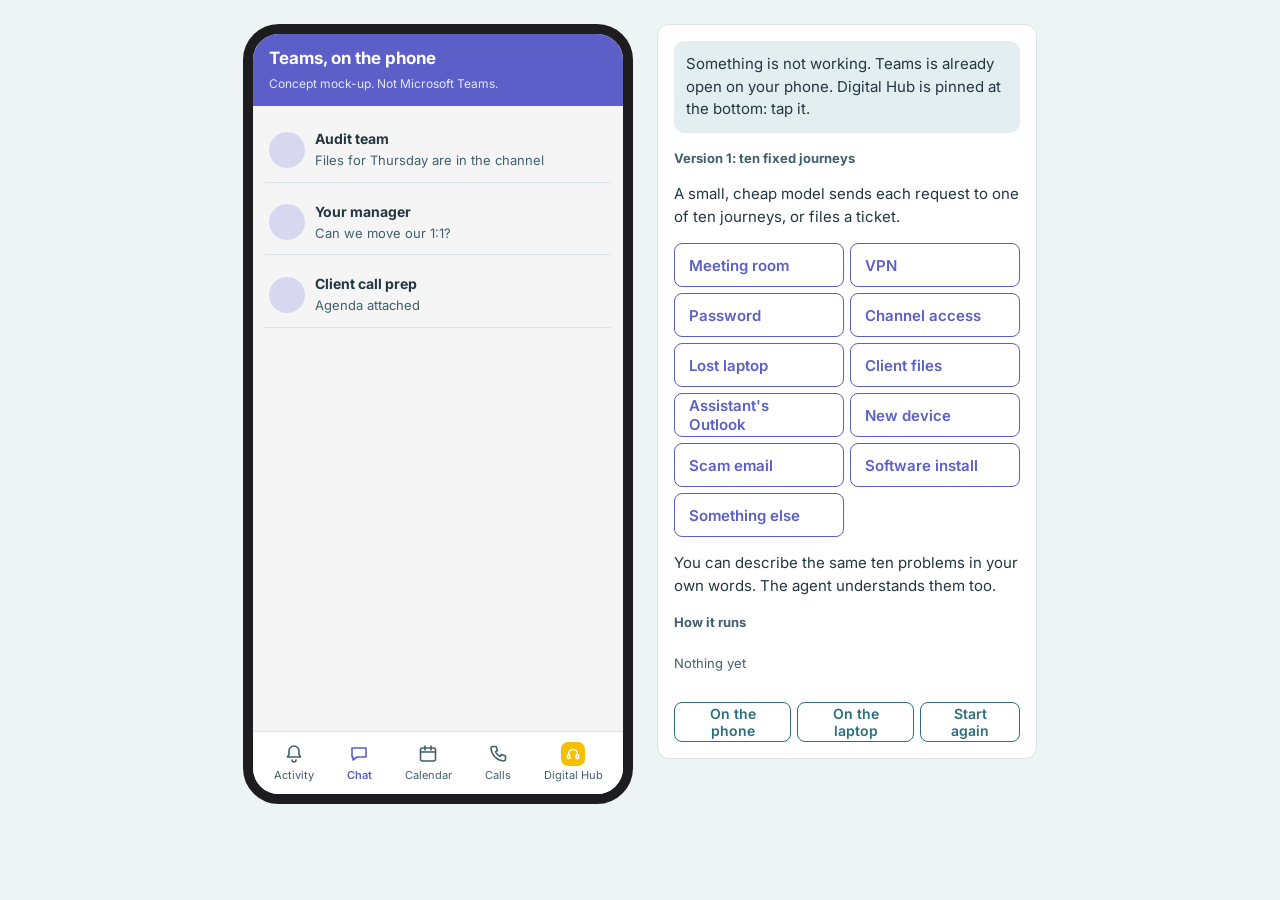
==== app/index.html @ 33c63123 "Stolen laptop: confirm it is you, then wiped at once (demo, case, D26-2, D26-3, D26-5); scam from th" ====
<!DOCTYPE html>
<html lang="en">
<head>
<meta charset="utf-8">
<meta name="viewport" content="width=device-width, initial-scale=1">
<title>Digital Hub: proof of concept</title>
<link href="https://fonts.googleapis.com/css2?family=Inter:wght@400;600;700&display=swap" rel="stylesheet">
<style>
/* Same colours as the diagrams: teal for our agents, yellow top bar for Digital Hub cards, purple for the Teams-like frame */
:root{--ink:#223640;--teal:#2c6e7e;--tint:#e3eef1;--hair:#dce4e7;--second:#3f5f6b;--hub:#f5c000;--live:#d9733b;--frame:#5b5fc7}
*{box-sizing:border-box;min-width:0}
body{margin:0;background:#eef3f4;color:var(--ink);font:400 15px/1.5 Inter,sans-serif}
.wrap{display:flex;gap:24px;justify-content:center;align-items:flex-start;padding:24px 12px;flex-wrap:wrap}
.device{display:flex;flex-direction:column;background:#f5f5f5;border:10px solid #1d1d1f;overflow:hidden;max-width:100%}
.device.phone{width:390px;height:780px;max-height:calc(100vh - 48px);border-radius:36px}
.device.desktop{width:1040px;height:680px;border-radius:14px}
.body{flex:1;display:flex;min-height:0}
.convo{flex:1;display:flex;flex-direction:column;min-height:0}
.rail,.side{display:none}
.desktop .rail{display:flex;flex-direction:column;gap:6px;width:72px;padding:10px 4px;background:#464775}
.rb{display:flex;flex-direction:column;align-items:center;gap:2px;min-height:0;padding:6px 2px;border:0;border-radius:6px;background:none;color:#fff;font:400 10px Inter,sans-serif}
.rb .ic{width:26px;height:26px}.rail .ic svg{stroke:#fff}
.rb.hub .ic{background:var(--hub);border-radius:7px;padding:3px}.rb.hub svg{stroke:#fff}
/* Desktop side panel: the 2019 portal widgets, next to the chat */
.desktop .side{display:block;width:300px;padding:14px;border-left:1px solid var(--hair);background:#fff;overflow-y:auto}
.side h3{font-size:13px;margin:0 0 6px;color:var(--second)}
.side section{margin-bottom:18px}
.item{font-size:13px;padding:8px 10px;border:1px solid var(--hair);border-radius:8px;margin-bottom:6px}
.item b{display:block}.item span{color:var(--second)}
.empty{font-size:13px;color:var(--second)}
.top{background:var(--frame);color:#fff;padding:12px 16px}
.top b{display:block;font-size:17px}
.top small{opacity:.85;font-size:12px}
.chat{flex:1;overflow-y:auto;padding:12px;display:flex;flex-direction:column;gap:8px}
.msg{max-width:82%;padding:8px 12px;border-radius:12px;background:#fff;border:1px solid var(--hair)}
.msg .who{display:block;font-size:12px;font-weight:600;color:var(--second)}
.msg.me{align-self:flex-end;background:#e8e9fb;border-color:#d0d2f5}
.msg.live{border-color:var(--live)}
.note{align-self:center;font-size:12px;color:var(--second);text-align:center}
.card{max-width:88%;background:#fff;border:1px solid var(--hair);border-top:6px solid var(--hub);border-radius:10px;padding:10px 12px}
.card.live{border-top-color:var(--live)}
.card b{display:block}
.card p{margin:2px 0;color:var(--second);font-size:14px}
.btns{display:flex;flex-wrap:wrap;gap:6px;margin-top:8px}
button{font:600 14px Inter,sans-serif;min-height:40px;padding:0 14px;border-radius:8px;border:1.5px solid var(--teal);background:#fff;color:var(--teal);cursor:pointer}
button.main{background:var(--teal);color:#fff}
button:disabled{opacity:.45;cursor:default}
/* Module name: tiny and grey in the corner for now, until it gets its own place */
.card{position:relative;padding-bottom:16px}.mod{position:absolute;right:8px;bottom:3px;font-size:9px;color:#9aa5aa}
.typing{align-self:flex-start;font-size:13px;color:var(--second)}
.compose{display:flex;flex-direction:column;gap:6px;padding:8px;border-top:1px solid var(--hair);background:#fff}
.chips{display:flex;flex-wrap:wrap;gap:6px}
.chips button{min-height:34px;font-weight:400;font-size:13px;border-color:var(--frame);color:var(--frame)}
.row{display:flex;gap:6px}
.row input{flex:1;font:16px Inter,sans-serif;padding:8px 10px;border:1px solid var(--hair);border-radius:8px}
.row button{background:var(--frame);border-color:var(--frame);color:#fff}
.hidden{display:none}
/* Teams-like bottom tabs on the phone, rail on the laptop. No Microsoft logo: generic squares, Digital Hub in yellow */
.tabs{display:flex;justify-content:space-around;padding:6px 4px 8px;background:#fff;border-top:1px solid var(--hair)}
.desktop .tabs{display:none}
.tab{display:flex;flex-direction:column;align-items:center;gap:2px;min-height:0;padding:4px 6px;border:0;background:none;color:var(--second);font:400 11px Inter,sans-serif}
.ic{display:block;width:24px;height:24px}.ic svg{width:100%;height:100%;fill:none;stroke:var(--second);stroke-width:1.6;stroke-linecap:round;stroke-linejoin:round}
.tab.on{color:var(--frame);font-weight:600}.tab.on svg{stroke:var(--frame)}
/* Digital Hub, pinned: a yellow tile with a white headset */
.tab.hub .ic{background:var(--hub);border-radius:7px;padding:3px}.tab.hub svg{stroke:#fff;stroke-width:2}
.home-row{display:flex;gap:10px;align-items:center;padding:10px 4px;border-bottom:1px solid var(--hair)}
.home-row i{width:36px;height:36px;border-radius:50%;background:#d7d8f0;flex:none}
.home-row b{display:block;font-size:14px}.home-row span{font-size:13px;color:var(--second)}
/* The guide: what is happening now, and who is working */
.guide{width:380px;max-width:100%;background:#fff;border:1px solid var(--hair);border-radius:12px;padding:16px}
.guide h2{font-size:13px;margin:16px 0 8px;color:var(--second)}
.now{margin:0;padding:12px;border-radius:10px;background:var(--tint);font-size:15px}
.flow{display:flex;flex-direction:column;align-items:stretch}
.agent{position:relative;border:1.5px solid #c9d1d4;border-radius:10px;padding:10px;margin-top:22px;cursor:pointer;background:#fff}
.agent:first-child{margin-top:0}
.agent+.agent::before{content:'';position:absolute;top:-24px;left:28px;height:22px;border-left:2px solid #b7c1c5}
.agent.active{border-color:var(--teal);box-shadow:0 0 0 3px var(--tint)}
.agent.person{border-color:var(--live)}
.agent-head{display:flex;gap:10px;align-items:center}
.ava{width:36px;height:36px;border-radius:8px;display:grid;place-items:center;font:700 12px Inter,sans-serif;color:#fff;background:var(--teal);flex:none}
.person .ava{background:var(--live);border-radius:50%}
.ava img,.face{width:100%;height:100%;border-radius:50%;object-fit:cover}
.msg .face{float:left;width:28px;height:28px;margin:0 8px 0 0}
.card b .face{width:28px;height:28px;margin:0 8px 0 0;vertical-align:middle}.enterprise .ava{background:#3f5f6b}.trigger .ava{background:var(--frame)}.system .ava{background:#9aa5aa}.switch .ava{background:#6a7a82;transform:rotate(45deg) scale(.8)}.switch .ava span{transform:rotate(-45deg)}
.agent-head b{display:block;font-size:14px}.agent-head span{font-size:12px;color:var(--second)}
/* sub-nodes, like n8n: chat model, memory, tools hang under an AI agent node */
.subs{display:grid;grid-template-columns:repeat(3,minmax(0,1fr));gap:6px;margin-top:10px;padding-top:10px;border-top:1.5px dashed #c9d1d4}
.sub{border:1px solid var(--hair);border-radius:8px;padding:5px 6px;font-size:11px;line-height:1.3}
.sub i{display:block;font-style:normal;color:var(--second)}
.sub.large{background:var(--teal);border-color:var(--teal);color:#fff}.sub.large i{color:#fff}
.branches{display:flex;gap:6px;margin-top:8px}.branches span{flex:1;font-size:12px;text-align:center;padding:4px;border:1px solid var(--hair);border-radius:8px;color:var(--second)}
.branches span.taken{background:var(--teal);border-color:var(--teal);color:#fff}
.details{margin-top:8px;font-size:13px}.details p{margin:4px 0}.details ol{margin:6px 0 0;padding-left:18px;color:var(--second)}
.total{margin-top:8px;font-size:14px;font-weight:600}
.switch{display:flex;gap:6px;margin-top:16px}
.examples{display:grid;grid-template-columns:1fr 1fr;gap:6px;margin:8px 0}.examples button{text-align:left;min-height:44px;font-size:15px;border-color:var(--frame);color:var(--frame)}
</style>
</head>
<body>
<div class="wrap">
  <section class="device phone" id="frame" aria-label="Digital Hub chat">
    <header class="top"><b id="device">Digital Hub demo</b><small>Concept mock-up. Not Microsoft Teams.</small></header>
    <div class="body">
      <nav class="rail"><button class="rb"><span class="ic"><svg viewBox="0 0 24 24" aria-hidden="true"><path d="M12 4a5 5 0 0 0-5 5v3.5L5.5 15h13L17 12.5V9a5 5 0 0 0-5-5z"/><path d="M10 18a2 2 0 0 0 4 0"/></svg></span>Activity</button><button class="rb"><span class="ic"><svg viewBox="0 0 24 24" aria-hidden="true"><path d="M5 6h14v9H10l-4 3v-3H5z"/></svg></span>Chat</button><button class="rb"><span class="ic"><svg viewBox="0 0 24 24" aria-hidden="true"><rect x="4.5" y="6" width="15" height="13" rx="2"/><path d="M4.5 10h15M9 4v4M15 4v4"/></svg></span>Calendar</button><button class="rb"><span class="ic"><svg viewBox="0 0 24 24" aria-hidden="true"><path d="M7 4.5h3l1.5 4-2 1.3a9 9 0 0 0 4.7 4.7l1.3-2 4 1.5v3a2 2 0 0 1-2 2A14 14 0 0 1 5 6.5a2 2 0 0 1 2-2z"/></svg></span>Calls</button><button class="rb hub" id="railhub"><span class="ic"><svg viewBox="0 0 24 24" aria-hidden="true"><path d="M6 13v-1a6 6 0 0 1 12 0v1"/><rect x="4.5" y="13" width="3.5" height="5" rx="1.2"/><rect x="16" y="13" width="3.5" height="5" rx="1.2"/></svg></span>Digital Hub</button></nav>
      <div class="convo">
        <div class="chat" id="chat" aria-live="polite"></div>
        <div class="compose hidden" id="compose">
          <div class="chips" id="chips"></div>
          <form class="row" id="form"><input id="input" aria-label="Message" autocomplete="off"><button>Send</button></form>
        </div>
      </div>
      <aside class="side">
        <section><h3>My requests</h3><div id="reqs"><p class="empty">Nothing open</p></div></section>
        <section><h3>Waiting for someone</h3><div id="waits"><p class="empty">Nothing waiting</p></div></section>
        <section><h3>Approved fixes</h3><p class="empty">The fix agent runs them for you. You can also ask for one in the chat.</p>
          <div class="item"><b>Browser</b><span>Clear cookies, fix pop-up blocking</span></div>
          <div class="item"><b>Windows</b><span>Clean up the disk, repair the installer</span></div>
          <div class="item"><b>Compliance</b><span>Check and fix PC compliance</span></div>
          <div class="item"><b>Connection</b><span>Update the VPN app, fix frequent lockouts</span></div>
        </section>
      </aside>
    </div>
    <nav class="tabs"><button class="tab"><span class="ic"><svg viewBox="0 0 24 24" aria-hidden="true"><path d="M12 4a5 5 0 0 0-5 5v3.5L5.5 15h13L17 12.5V9a5 5 0 0 0-5-5z"/><path d="M10 18a2 2 0 0 0 4 0"/></svg></span>Activity</button><button class="tab on" id="tabchat"><span class="ic"><svg viewBox="0 0 24 24" aria-hidden="true"><path d="M5 6h14v9H10l-4 3v-3H5z"/></svg></span>Chat</button><button class="tab"><span class="ic"><svg viewBox="0 0 24 24" aria-hidden="true"><rect x="4.5" y="6" width="15" height="13" rx="2"/><path d="M4.5 10h15M9 4v4M15 4v4"/></svg></span>Calendar</button><button class="tab"><span class="ic"><svg viewBox="0 0 24 24" aria-hidden="true"><path d="M7 4.5h3l1.5 4-2 1.3a9 9 0 0 0 4.7 4.7l1.3-2 4 1.5v3a2 2 0 0 1-2 2A14 14 0 0 1 5 6.5a2 2 0 0 1 2-2z"/></svg></span>Calls</button><button class="tab hub" id="tabhub"><span class="ic"><svg viewBox="0 0 24 24" aria-hidden="true"><path d="M6 13v-1a6 6 0 0 1 12 0v1"/><rect x="4.5" y="13" width="3.5" height="5" rx="1.2"/><rect x="16" y="13" width="3.5" height="5" rx="1.2"/></svg></span>Digital Hub</button></nav>
  </section>
  <aside class="guide">
    <p class="now" id="now"></p>
    <h2>Version 1: ten fixed journeys</h2>
    <p>A small, cheap model sends each request to one of ten journeys, or files a ticket.</p>
    <div class="examples" id="examples"></div>
    <p>You can describe the same ten problems in your own words. The agent understands them too.</p>
    <h2>How it runs</h2>
    <div class="flow" id="agents"><p class="empty">Nothing yet</p></div>
    <p class="total" id="total"></p>
    <div class="switch"><button id="tophone">On the phone</button><button id="tolaptop">On the laptop</button><button id="restart">Start again</button></div>
  </aside>
</div>
<script>
{
const chat = document.getElementById('chat'), chipsEl = document.getElementById('chips'), $ = id => document.getElementById(id);
const form = document.getElementById('form'), input = document.getElementById('input');
const wait = ms => new Promise(r => setTimeout(r, ms));
// Tracy's face: the live-support illustration from the 2019 diagrams
const FACE = '[data-uri]';
const face = () => { const i = el('img', 'face'); i.src = FACE; i.alt = ''; return i; };
const el = (tag, cls, text) => { const e = document.createElement(tag); if (cls) e.className = cls; if (text) e.textContent = text; return e; };
const add = e => { chat.append(e); chat.scrollTop = chat.scrollHeight; return e; };
let onSend = null, pending = null, busy = false, fromChat = false, topic = '';

// What the employee sees ---------------------------------------------------------------
const me = text => add(el('div', 'msg me', text));
const note = text => add(el('div', 'note', text));
async function say(text, who = 'Digital Hub', live = false) {
  const t = add(el('div', 'typing', who + ' is typing…'));
  await wait(900);
  t.remove();
  const m = el('div', 'msg' + (live ? ' live' : ''));
  if (who === 'Tracy') m.append(face());
  m.append(el('span', 'who', who), text);
  add(m);
}
// A card: title, lines, buttons. Resolves with the label the employee tapped (at once if it has no buttons).
function card(module, title, lines, buttons = [], opt = {}) {
  return new Promise(resolve => {
    const c = el('div', 'card' + (opt.live ? ' live' : ''));
    c.append(el('b', '', title), ...lines.map(l => el('p', '', l)));
    const b = el('div', 'btns');
    buttons.forEach((label, i) => {
      const x = el('button', i ? '' : 'main', label);
      x.onclick = () => { b.querySelectorAll('button').forEach(y => y.disabled = true); if (opt.echo !== false) me(label); resolve(label); };
      b.append(x);
    });
    if (buttons.length) c.append(b);
    if (module) c.append(el('span', 'mod', module));
    add(c);
    if (!buttons.length) resolve(null);
  });
}
// The employee writes: suggestion chips plus free text. Resolves with what was sent.
function ask(suggestions) {
  if (pending) { const t = pending; pending = null; return Promise.resolve(t); } // already written to the intake agent
  chipsEl.replaceChildren(...suggestions.map(s => { const b = el('button', '', s); b.onclick = () => send(s); return b; }));
  return new Promise(resolve => { onSend = resolve; });
}
function send(text) {
  if (!onSend || !text.trim()) return;
  me(text);
  chipsEl.replaceChildren();
  input.value = '';
  if (withPerson) personHistory.push({ role: 'user', content: text });
  const r = onSend; onSend = null; r(text);
}
// The frame shows the device the conversation is on: phone, or laptop when the screen is wide enough
function device(text) {
  $('device').textContent = text;
  const desk = text.includes('laptop') && window.innerWidth >= 1100;
  $('frame').className = 'device ' + (desk ? 'desktop' : 'phone');
}
const onDevice = () => $('device').textContent.includes('laptop') ? 'laptop' : 'phone';
// Desktop widgets: open requests and what waits for someone else
function widget(id, key, title, status) {
  const box = document.getElementById(id);
  box.querySelector('.empty')?.remove();
  let it = box.querySelector(`[data-k="${key}"]`);
  if (!it) { it = el('div', 'item'); it.dataset.k = key; it.append(el('b'), el('span')); box.append(it); }
  it.querySelector('b').textContent = title;
  it.querySelector('span').textContent = status;
}
const request = (title, status) => widget('reqs', title, title, status);
// Tracy: in the demo a larger model plays her, and it sees only the handoff card
let withPerson = false;
const personHistory = [];
const handoffCard = () => [`Request: ${topic}`, ...[...document.querySelectorAll('.agent ol li')].map(li => li.textContent)].join('\n');
async function tracy(cue, fallback) {
  if (!live) { personHistory.push({ role: 'assistant', content: fallback }); return say(fallback, 'Tracy', true); }
  const t = add(el('div', 'typing', 'Tracy is typing…'));
  try {
    const res = await fetch('/api/person', { method: 'POST', headers: { 'content-type': 'application/json' }, body: JSON.stringify({ handoff: handoffCard(), history: personHistory, cue }) });
    const r = await res.json();
    if (!res.ok || !r.reply) throw new Error(r.error);
    t.remove();
    personHistory.push({ role: 'assistant', content: r.reply });
    spend('Tracy from IT', r.usage.cost);
    const msg = el('div', 'msg live'); msg.append(face(), el('span', 'who', 'Tracy'), r.reply); add(msg);
  } catch (e) { t.remove(); personHistory.push({ role: 'assistant', content: fallback }); await say(fallback, 'Tracy', true); }
}
async function talkToTracy(text) {
  me(text); input.value = '';
  personHistory.push({ role: 'user', content: text });
  await tracy('', 'Let me check that for you. I can see everything that was tried, so I will start from there.');
}

// Tickets stay in this browser, so a later conversation can ask about them ("how is my Visio?")
const tickets = {
  all() { try { return JSON.parse(localStorage.getItem('dh-tickets')) || []; } catch { return []; } },
  add(what, team, kind = 'INC', status = 'Open') {
    const t = { num: kind + Math.floor(1000000 + Math.random() * 9000000), what, team, status, at: new Date().toISOString() };
    try { localStorage.setItem('dh-tickets', JSON.stringify([...tickets.all(), t])); } catch { /* storage off: the ticket still shows in this conversation */ }
    request(t.num, `${what}. ${team}, ${status.toLowerCase()}`);
    return t.num;
  },
  set(num, status) {
    const all = tickets.all(), t = all.find(x => x.num === num);
    if (t) { t.status = status; try { localStorage.setItem('dh-tickets', JSON.stringify(all)); } catch { /* storage off */ } }
    const it = document.querySelector(`#reqs [data-k="${num}"] span`);
    if (it) it.textContent = it.textContent.replace(/, [^,]*$/, `, ${status.toLowerCase()}`);
  },
};
function later(label) {
  const box = el('div', 'switch'), b = el('button', '', label);
  box.append(b); $('now').after(box);
  return new Promise(r => { b.onclick = () => { box.remove(); r(); }; });
}
function unwait(key) {
  const box = document.getElementById('waits');
  box.querySelector(`[data-k="${key}"]`)?.remove();
  if (!box.children.length) box.append(el('p', 'empty', 'Nothing waiting'));
}

// Who is working: every agent and person is a card in the guide ---------------------------
const AG = {
  'Message in Digital Hub': { ab: 'IN', role: 'Trigger: the employee writes or taps', kind: 'trigger', does: 'Starts the run with the employee’s message and channel' },
  'Fixed journey?': { ab: '?', role: 'Switch', kind: 'switch', does: 'Known request: the fixed journey runs. Unknown: a ticket for people, with a label' },
  'ServiceNow ticket': { ab: 'SN', role: 'Ticket for people, filled by the intake agent', kind: 'system', does: 'Carries the summary, team, urgency and a label for new journeys' },
  'Intake agent': { ab: 'IA', role: 'AI agent: reads every request first', model: 'Small model', memory: 'This conversation + employee context', real: true, price: '$0.10 in, $0.50 out per million tokens',
    does: 'Picks a fixed journey, or fills a ServiceNow ticket and labels it', never: 'Changes nothing in any system', uses: 'Workday, Nexthink, ServiceNow' },
  'Fix agent': { memory: 'This case', ab: 'FX', role: 'Fixes devices and software', model: 'Small model',
    does: 'Runs approved fixes; the large model drafts new ones', never: 'Runs a new fix before an engineer approves', uses: 'Nexthink, Intune' },
  'Identity agent': { memory: 'This case', ab: 'ID', role: 'Passwords and sign-in', model: 'Small model',
    does: 'Resets passwords, unlocks accounts', never: 'Reads mail or files', uses: 'Entra ID' },
  'Access agent': { memory: 'This case', ab: 'AC', role: 'Access to channels, files, mailboxes', model: 'Small model',
    does: 'Asks owners, grants access once they say yes', never: 'Approves its own request', uses: 'Entra ID, Office 365, Workday' },
  'Devices agent': { memory: 'This case', ab: 'DV', role: 'Laptops and accessories', model: 'Small model',
    does: 'Locks, orders, starts the data transfer', never: 'Wipes without the employee’s yes', uses: 'Intune, SAP Ariba' },
  'Workplace agent': { memory: 'This case', ab: 'WP', role: 'Meeting rooms', model: 'Small model',
    does: 'Rebooks rooms, files facilities requests', never: 'Sees meeting content', uses: 'Office 365, ServiceNow' },
  'Microsoft Defender': { ab: 'MD', role: 'Enterprise agent for security', model: 'Its own model', kind: 'enterprise',
    does: 'Decides whether a reported email is a threat and removes it', never: 'Is rebuilt by us: we only ask it', uses: 'Defender for Office 365' },
  'Tracy from IT': { ab: 'TR', face: true, role: 'Live support. In the demo, played by a larger model', kind: 'person', model: 'Large model', memory: 'The handoff card only', uses: 'Remote session',
    real: true, price: '$2 in, $10 out per million tokens', does: 'Takes over with the whole story. In real life she is a support person', never: 'Asks the employee to repeat anything' },
  'Tracy': { alias: 'Tracy from IT' },
  'The security team': { ab: 'SE', role: 'Security incidents', kind: 'person', does: 'Handles real attacks and client data at risk' },
  'Facilities': { ab: 'FA', role: 'Building and rooms', kind: 'person', does: 'Repairs rooms and equipment' },
  'Engineer': { ab: 'EN', role: 'Approves new fixes', kind: 'person', does: 'Checks every new fix before it runs anywhere' },
};
let active = null, total = 0;
const now = text => { $('now').textContent = text; };
function agentCard(name) {
  name = AG[name]?.alias || name;
  const a = AG[name];
  let c = document.querySelector(`.agent[data-n="${name}"]`);
  if (c) return c;
  $('agents').querySelector('.empty')?.remove();
  c = el('div', 'agent ' + (a.kind || '')); c.dataset.n = name; c.dataset.cost = 0;
  const head = el('div', 'agent-head'), ava = el('div', 'ava', a.face ? '' : a.ab), t = el('div');
  if (a.face) ava.append(face());
  t.append(el('b', '', name), el('span', '', a.role));
  head.append(ava, t);
  const parts = [head];
  if (a.model) {
    const subs = el('div', 'subs');
    [['Chat model', a.model], ['Memory', a.memory || 'Its own'], ['Tools', a.uses || 'None']].forEach(([k, v]) => {
      const x = el('div', 'sub' + (v === 'Large model' ? ' large' : '')); x.append(el('i', '', k), v); subs.append(x);
    });
    parts.push(subs);
  }
  if (a.kind === 'switch') { const br = el('div', 'branches'); br.append(el('span', '', 'Yes: fixed journey'), el('span', '', 'No: ticket')); parts.push(br); }
  const d = el('div', 'details hidden');
  d.append(el('p', '', 'Does: ' + a.does));
  if (a.never) d.append(el('p', '', 'Never: ' + a.never));

  if (a.model) d.append(el('p', 'cost', a.real ? 'This conversation: $0' : 'In this demo its steps are scripted: no model call, no cost shown'));
  d.append(el('ol'));
  if (a.kind === 'switch') ava.replaceChildren(el('span', '', '?'));
  c.append(...parts, d);
  c.onclick = () => d.classList.toggle('hidden');
  $('agents').append(c);
  return c;
}
// Systems and approvers are not agents: their steps go to the agent that called them
function step(who, text) {
  const c = AG[who] ? agentCard(who) : active || agentCard('Intake agent');
  document.querySelectorAll('.agent').forEach(x => x.classList.toggle('active', x === c));
  active = c;
  c.querySelector('ol').append(el('li', '', AG[who] ? text : `${who}: ${text}`));
  now(`${c.dataset.n}: ${AG[who] ? text : who + ' — ' + text}`);
}
function spend(name, dollars) {
  const c = agentCard(name);
  c.dataset.cost = +c.dataset.cost + dollars;
  total += dollars;
  c.querySelector('.cost').textContent = `This conversation: $${(+c.dataset.cost).toFixed(5)}. Price: ${AG[c.dataset.n].price}`;
  $('total').textContent = `Model cost of this conversation: $${total.toFixed(5)}`;
}

// The 12 modules: the same task always looks the same ----------------------------------------
const m = {
  async verifyIdentity(how) {
    const a = await card('Verify identity', 'Confirm it is you', [how], ['I approved it']);
    step('Entra ID', 'Identity confirmed with a second factor', 'system');
    return a;
  },
  async orderDevice(item, lines) {
    const a = await card('Order a device', item, lines, ['Order', 'Not now']);
    if (a === 'Not now') { await say('OK. The order is saved if you change your mind.'); return false; }
    step('SAP Ariba', `Order placed: ${item}`, 'system');
    request(item, 'Ordered');
    return true;
  },
  async installSoftware(app) {
    step('Fix agent', `Checks in ServiceNow that ${app} is approved for this role`);
    const a = await card('Install software', `${app} is approved for you`, ['About 5 minutes'], ['Install now', 'Later']);
    const num = tickets.add(`${app} install`, 'Software', 'REQ', a === 'Later' ? 'Install later' : 'Installing');
    step('ServiceNow ticket', `Request ${num}: ${app}, ${a === 'Later' ? 'install later' : 'installing'}`);
    if (a === 'Later') {
      step('Fix agent', 'The journey sets one reminder, before the client call');
      await say(`OK. Your request is ${num}. I will check with you before your call.`);
      now('The employee goes back to work. Nobody needs to look at the ticket: the agent comes back by itself.');
      await later('Two hours later');
      step('Fix agent', 'Comes back once, as the journey says. Sees the client call at 3 pm in the calendar');
      if (await card('Install software', `Ready to install ${app}?`, ['Your client call is at 3 pm', 'About 5 minutes'], ['Install now', 'Not now']) === 'Not now') {
        step('Fix agent', 'No more reminders. The request stays open');
        await say(`OK. Request ${num} stays open: install it any time from My requests.`);
        return false;
      }
      tickets.set(num, 'Installing');
    }
    step('Intune', `Starts the ${app} install`, 'system');
    await say(`Installing ${app}. I will tell you when it is ready.`);
    return num;
  },
  async getApproval(agent, who, what) {
    step(agent, `Asks ${who} in Teams: ${what}`);
    await card('Get approval', `Waiting for ${who}`, [what, 'I will tell you as soon as they answer']);
    widget('waits', who, who, what);
    await wait(2500);
    step(who, 'Approves in Teams', 'system');
    unwait(who);
  },
  // Returns true when the employee says yes. A no is a choice, not a dead end: one question at a time decides what happens next
  async confirmRisky(title, lines, action) {
    if (await card('Confirm a risky action', title, lines, [action, 'Not now']) === action) return true;
    await m.declined(title);
    return false;
  },
  async declined(what) {
    await say('Is it urgent?');
    if (/^(y|да)/i.test(await ask(['Yes', 'No']))) {
      await m.handOver('Tracy from IT', ['She already knows what happened'], null);
      await tracy('Greet the employee, show you know what happened, and say how you will help now.', 'Hi, I can see the whole conversation. Let us sort it out together.');
      return;
    }
    await say('Shall I file a ticket?');
    if (/^(y|да)/i.test(await ask(['Yes', 'Never mind']))) {
      const num = tickets.add(topic || what, 'Service desk');
      step('ServiceNow ticket', `Filed ${num}: ${what}, not urgent`);
      await say(`Done. Your ticket is ${num}.`);
    } else {
      await say('OK, cancelled.');
    }
  },
  async runFix(agent, n, what) {
    step(agent, `Fix ${n}: ${what}`);
    await say(`Fix ${n}: ${what}…`);
    await wait(1200);
  },
  async bookRoom(title, lines, action, other) {
    return card('Book or change a room', title, lines, [action, other]);
  },
  async grantAccess(agent, system, what, button) {
    step(agent, `Grants access in ${system}`);
    await card('Grant access', `You have access to ${what}`, [], [button]);
  },
  async handOver(who, lines, button) {
    step('Intake agent', 'Hands over: who, what happened, what was tried, the logs');
    step(who, 'Gets the handoff card. No need to ask again.', 'live');
    request('Case with ' + who, 'In progress');
    await wait(800);
    note(`${who} joined the chat`);
    withPerson = who.startsWith('Tracy');
    const c = card('Hand over to a person', `${who} joined`, lines, button ? [button] : [], { live: true });
    if (who.startsWith('Tracy')) chat.querySelector('.card:last-of-type b').prepend(face());
    return c;
  },
  async status(title, lines) {
    request(title, lines[0]);
    await card('Status and updates', title, lines);
  },
  async feedback() {
    const a = await card('Feedback', 'How did we do?', [], ['Great', 'OK', 'Not good']);
    step('ServiceNow', `Case closed. Rating: ${a}`, 'system');
    withPerson = false;
    document.querySelectorAll('#reqs .item span').forEach(x => { if (['Installing', 'In progress'].includes(x.textContent)) x.textContent = 'Solved'; });
    await say('Thank you. The case is closed.');
  },
  async continueElsewhere(where) {
    if (where.includes(onDevice())) return;
    device(where);
    note(`You opened ${where.replace('Digital Hub in ', '')}. Same conversation.`);
    step('Intake agent', 'Same conversation in another channel: nothing is asked again');
  },
};
const front = (text) => step('Intake agent', text);
const context = () => front('Loads his context from Workday, Nexthink and ServiceNow: role, laptop, open tickets');

// The 10 scenarios -------------------------------------------------------------------------
const scenarios = [
  { title: 'Meeting room', where: 'Digital Hub in Teams, on the laptop', async run() {
    await ask(['The screen in room 4B is not working, my meeting starts in 10 minutes']);
    context(); front('Room problem: routes to the workplace agent');
    step('Workplace agent', 'Finds a free room of the same size nearby in Office 365');
    const a = await m.bookRoom('Room 4C is free', ['Same size, same floor', 'I will move the invite for everyone'], 'Move my meeting', 'Keep room 4B');
    if (a === 'Move my meeting') { step('Office 365', 'Meeting moved to 4C, invites updated', 'system'); await say('Done. Everyone has the new room.'); }
    step('Workplace agent', 'Files a facilities request in ServiceNow');
    step('Facilities', 'Schedules a repair visit for room 4B', 'live');
    await m.status('Repair request for room 4B', ['Facilities will visit today', 'You do not need to do anything']);
    await m.feedback();
  } },
  { title: 'VPN offsite', where: 'Digital Hub in Teams, on the laptop', async run() {
    await ask(['VPN does not connect from the hotel']);
    context(); front('Connection problem: routes to the fix agent');
    step('Nexthink', 'The VPN client on his laptop is out of date', 'system');
    await say('Your VPN app is out of date. That is why it fails.');
    if (!await m.confirmRisky('Update the VPN app?', ['About 2 minutes', 'You will be offline for a moment'], 'Update')) return;
    await m.runFix('Fix agent', 1, 'updating the VPN app');
    step('Intune', 'VPN app updated', 'system');
    await say('Updated. Try to connect now.');
    const r = await ask(['It works now', 'Still not working']);
    if (r === 'Still not working') {
      step('Intake agent', 'The fix did not help: the problem is on the network side');
      await say('The problem is on the network side. I am bringing in a person.');
      await m.handOver('Tracy from IT', ['She already knows: you are at a hotel, the VPN app is updated, it still does not connect'], 'Allow remote session');
      step('Tracy', 'Reads the handoff: hotel network, VPN app updated, still no connection');
      await tracy('Explain that many hotel networks block the usual VPN connection and that you are switching their VPN to the mode that works through hotel Wi-Fi.', 'I see the whole story. Many hotel networks block the usual VPN connection. I am switching your VPN to the mode that works through hotel Wi-Fi.');
      step('Tracy', 'Switches the VPN to the hotel-friendly mode in the remote session');
      await wait(1500);
      await tracy('The switch is done. Ask them to try to connect now.', 'Done. Try to connect now.');
      await ask(['Connected, thank you']);
      await tracy('It works. Tell them the VPN will now pick this mode on its own in any hotel.', 'Great. The VPN will now pick this mode on its own in any hotel.');
      step('Fix agent', 'Drafts a new fix: switch to the hotel-friendly mode when the usual one fails');
      step('Engineer', 'Approves the new fix. Next time the fix agent does it without a person');
    }
    await m.feedback();
  } },
  { title: 'Password reset', where: 'Digital Hub website, on the phone', async run() {
    note('Your laptop says the password is wrong. You open the Digital Hub website on your phone.');
    await ask(['I am locked out of my laptop']);
    front('Locked out: routes to the identity agent');
    await m.verifyIdentity('I sent a request to your Authenticator app');
    step('Entra ID', 'Sign-in risk: low', 'system');
    step('Identity agent', 'Creates a one-time pass in Entra ID, valid for 1 hour');
    await card(null, 'Your one-time pass', ['7Q4-K9M-2LX', 'Type it on your laptop instead of the password. Then set a new one.'], ['I am in']);
    step('Entra ID', 'Signed in with the one-time pass, new password set', 'system');
    await say('Welcome back. Your new password works everywhere now.');
    await m.feedback();
  } },
  { title: 'Teams channel access', where: 'Digital Hub in Teams, on the laptop', async run() {
    await ask(['I need access to the Atlas client channel']);
    context(); front('Access request: routes to the access agent');
    step('Access agent', 'Checks in Workday that he is on the Atlas engagement');
    await m.getApproval('Access agent', 'the channel owner', 'Add him to the Atlas channel');
    await m.grantAccess('Access agent', 'Entra ID and Office 365', 'the Atlas channel', 'Open the channel');
    await m.feedback();
  } },
  { title: 'Lost laptop', where: 'Digital Hub in Teams, on the phone', async run() {
    await ask(['My laptop was stolen at the airport']);
    front('Lost device: routes to the devices agent');
    await m.verifyIdentity('Approve the request in Authenticator on your phone');
    step('Devices agent', 'It is him: locks and wipes at once, without asking more');
    step('Intune', 'Laptop locked and wiped', 'system');
    step('Identity agent', 'Signs him out everywhere and sends a link for a new password');
    await say('Your laptop is locked and wiped. Nobody can open it, and your files are safe in OneDrive. You are signed out everywhere: set a new password with the link on your phone.');
    step('Devices agent', 'Files the loss report in ServiceNow');
    await m.orderDevice('Replacement laptop', ['Same model, set up for you', 'Locker at your office, tomorrow 10:00']);
    await say('One more question: was client data on it?');
    const r = await ask(['Yes, client files', 'No']);
    if (r !== 'No') {
      front('Client data on a lost device: the security team joins');
      await m.handOver('The security team', ['They will tell the client if needed'], null);
      await say('Thanks for telling us fast. We will take it from here and call you today.', 'Security team', true);
    }
    await m.status('Your laptop case', ['Locked and wiped', 'Replacement: tomorrow 10:00, locker 12']);
    await m.feedback();
  } },
  { title: 'Client files in Canvas', where: 'Digital Hub in Teams, on the laptop', async run() {
    await ask(['Canvas will not open the Atlas client files']);
    context(); front('App access problem: routes to the access agent');
    step('Nexthink', 'Canvas itself is working', 'system');
    step('Access agent', 'He is on the engagement in Workday, but has no access to its files in Entra ID');
    await say('You are on the Atlas engagement, but nobody gave you access to its files yet.');
    await m.getApproval('Access agent', 'the engagement manager', 'Give him access to the Atlas files');
    await m.grantAccess('Access agent', 'Entra ID', 'the Atlas files', 'Open Canvas');
    await m.feedback();
  } },
  { title: 'Outlook access for an assistant', where: 'Digital Hub in Teams, on the laptop', async run() {
    await ask(['My new assistant needs access to my calendar and inbox']);
    context(); front('Delegation: routes to the access agent');
    step('Access agent', 'Finds his new assistant in Workday');
    if (!await m.confirmRisky('Give your new assistant access?', ['Calendar: can edit', 'Inbox: can read and send for you'], 'Give access')) return;
    await m.grantAccess('Access agent', 'Office 365', 'your calendar and inbox for your assistant', 'Done');
    await m.feedback();
  } },
  { title: 'Ordering a peripheral', where: 'Digital Hub in Teams, on the laptop', async run() {
    await ask(['I need a second monitor']);
    context(); front('Hardware request: routes to the devices agent');
    step('Devices agent', 'Checks what works with his laptop and what is in stock in SAP Ariba');
    if (await m.orderDevice('27-inch monitor', ['Works with your laptop', 'In stock: locker at your office, tomorrow'])) {
      step('Devices agent', 'Standard bundle: approved automatically, no manager needed');
      await m.status('Your monitor', ['Ready tomorrow in locker 12', 'The code comes to your phone']);
    }
    await m.feedback();
  } },
  { title: 'Email scam', where: 'Outlook on the laptop', async run() {
    if (!fromChat) {
      await card(null, 'Your mailbox is full: verify your account', ['From: it-support@mai1box-help.com'], ['Report'], { echo: false });
      note('You tapped Report in Outlook');
    }
    // From the chat the employee has already said what happened: do not ask it again
    const said = fromChat ? await ask([]) : '';
    step('Microsoft Defender', 'Enterprise agent: confirms phishing, removes it from every mailbox', 'system');
    if (!fromChat) m.continueElsewhere('Digital Hub in Teams, on the laptop');
    await say('Thanks for reporting it. It was a scam, and it is now gone from everyone’s inbox.');
    let typed = /password/i.test(said);
    if (!fromChat) {
      await say('Did you click the link or type your password?');
      typed = await ask(['I typed my password', 'I did not click anything']) === 'I typed my password';
    }
    if (typed) {
      front('Password entered on a scam page: routes to the identity agent');
      if (!await m.confirmRisky('Change your password now?', ['You will be signed out on all devices'], 'Change password')) return;
      await m.verifyIdentity('Approve the request in Authenticator, then set a new password');
      step('Identity agent', 'Password reset, all sessions signed out');
      front('A real attack: the security team joins');
      await m.handOver('The security team', ['They will check your account'], null);
      await say('Your account is safe now. We are checking that nothing else happened.', 'Security team', true);
    }
    await m.feedback();
  } },
  { title: 'Failed software install', where: 'Digital Hub in Teams, on the laptop', async run() {
    await ask(['I need Visio for a client call today']);
    context(); front('Software request: routes to the fix agent');
    const req = await m.installSoftware('Visio');
    if (!req) return;
    await wait(1500);
    step('Nexthink', 'The install failed: the disk is almost full', 'system');
    await say('The install stopped: your disk is almost full.');
    if (!await m.confirmRisky('Free up space first?', ['Removes temporary files only', 'Your files stay'], 'Free up space')) return;
    await m.runFix('Fix agent', 1, 'clearing temporary files and installing again');
    step('Intune', 'Fails again', 'system');
    await say('It failed again. I am trying another fix.');
    const reply = await ask(['My call is in 20 minutes, can someone help?', 'OK, keep trying']);
    if (reply !== 'OK, keep trying') {
      front('He is in a hurry: a person takes over now');
    } else {
      await m.runFix('Fix agent', 2, 'repairing the installer and installing again');
      step('Intune', 'Still fails', 'system');
      front('Two fixes failed: a person takes over');
    }
    await say('I am bringing in a person from IT. You will not need to explain anything.');
    await m.handOver('Tracy from IT', ['She already knows what happened'], 'Allow remote session');
    step('Tracy', 'Remote session allowed. Fixing it.', 'live');
    await tracy('You are now in their laptop through the remote session. Tell them it will take about two minutes.', 'I am in. Give me two minutes.');
    await ask(['I have to run to the train']);
    await tracy('They have to leave for a train. Tell them to go and keep this chat open on their phone; you will finish on the laptop.', 'Go. Keep this chat open on your phone, I will finish here.');
    await m.continueElsewhere('Digital Hub in Teams, on the phone');
    await wait(1500);
    step('Tracy', 'Fixed in the remote session: the installer cache was broken', 'live');
    tickets.set(req, 'Installed');
    await tracy('You fixed the broken installer cache and Visio is now installed on their laptop. Tell them, and wish them luck with the client call.', 'Visio is installed on your laptop. Good luck with the call.');
    step('Fix agent', 'Drafts a new fix: check the disk and clear the installer cache before installing');
    step('Engineer', 'Approves the new fix. Next time it runs automatically.', 'done');
    await m.feedback();
  } },
];

// Start: something is not working, and Teams is already open ---------------------------------
// Each button sends what a person would write; the intake model still picks the journey
const EXAMPLES = [
  ['Meeting room', 'The screen in room 4B is not working, my meeting starts in 10 minutes', 'Meeting room'],
  ['VPN', 'VPN does not connect from the hotel', 'VPN offsite'],
  ['Password', 'I am locked out of my laptop', 'Password reset'],
  ['Channel access', 'I need access to the Atlas client channel', 'Teams channel access'],
  ['Lost laptop', 'My laptop was stolen at the airport', 'Lost laptop'],
  ['Client files', 'Canvas will not open the Atlas client files', 'Client files in Canvas'],
  ["Assistant's Outlook", 'My new assistant needs access to my calendar and inbox', 'Outlook access for an assistant'],
  ['New device', 'I need a second monitor', 'Ordering a peripheral'],
  ['Scam email', 'I clicked a link in a strange email and typed my password', 'Email scam'],
  ['Software install', 'I need Visio for a client call today', 'Failed software install'],
  ['Something else', 'The printer on floor 3 keeps jamming', null],
];
let place = 'phone';
function home() {
  device(`Teams, on the ${place}`);
  tickets.all().forEach(t => request(t.num, `${t.what}. ${t.team}, ${t.status.toLowerCase()}`));
  chat.replaceChildren();
  [['Audit team', 'Files for Thursday are in the channel'], ['Your manager', 'Can we move our 1:1?'], ['Client call prep', 'Agenda attached']].forEach(([n, t]) => {
    const r = el('div', 'home-row'), x = el('div');
    x.append(el('b', '', n), el('span', '', t)); r.append(el('i'), x); chat.append(r);
  });
  now(place === 'phone'
    ? 'Something is not working. Teams is already open on your phone. Digital Hub is pinned at the bottom: tap it.'
    : 'Something is not working. Teams is already open on your laptop. Digital Hub is pinned on the left, in yellow: click it.');
}
async function openHub() {
  if ($('compose').classList.contains('hidden') === false) return;
  device(`Digital Hub in Teams, on the ${place}`);
  chat.replaceChildren();
  $('compose').classList.remove('hidden');
  $('tabhub').classList.add('on'); $('tabchat').classList.remove('on');
  step('Message in Digital Hub', `Digital Hub in Teams, on the ${place}`);
  step('Intake agent', 'Listens. Every message goes to it first');
  now('You are in Digital Hub inside Teams. The intake agent reads what you write: a small, cheap model.');
  await say('Hi. Tell me what is not working, in your own words.');
}
$('tabhub').onclick = openHub;
$('railhub').onclick = openHub;
$('examples').append(...EXAMPLES.map(([label, text, j]) => {
  const b = el('button', '', label);
  b.onclick = async () => {
    if (busy) return;
    busy = true;
    await openHub();
    input.value = '';
    for (const ch of text) { input.value += ch; await wait(20); }
    await wait(400);
    intake(text, j);
  };
  return b;
}));

// The intake agent: a small model picks a fixed journey, or fills a ticket and labels it
const live = location.protocol.startsWith('http') && !location.hostname.endsWith('claudeusercontent.com');
async function intake(text, offline) {
  busy = true;
  topic = text;
  me(text);
  input.value = '';
  step('Intake agent', 'Reads the request');
  let r;
  if (live) {
    try {
      const res = await fetch('/api/intake', { method: 'POST', headers: { 'content-type': 'application/json' }, body: JSON.stringify({ text }) });
      r = await res.json();
      if (!res.ok) throw new Error(r.error);
      step('Intake agent', `${r.usage.in} tokens in, ${r.usage.out} out: $${r.usage.cost.toFixed(5)}`);
      spend('Intake agent', r.usage.cost);
    } catch (e) { await say('I cannot reach the intake agent right now. Try again in a minute.'); busy = false; return; }
  } else if (offline !== undefined) {
    step('Intake agent', 'Offline preview: routed without the model');
    r = { journey: offline || 'none', ticket: offline ? null : { category: 'Printing', urgency: 'normal', group: 'Workplace', summary: 'The printer on floor 3 keeps jamming.', label: 'printer jams' } };
  } else { await say('Free text works in the hosted demo. Here, use the buttons on the right.'); busy = false; return; }
  const s = scenarios.find(x => x.title === r.journey);
  step('Fixed journey?', s ? `Yes: ${s.title}` : 'No journey yet');
  document.querySelectorAll('.branches span')[s ? 0 : 1].classList.add('taken');
  if (s) {
    fromChat = true;
    pending = text;
    await s.run();
    busy = false;
    return;
  }
  const t = r.ticket;
  step('ServiceNow ticket', `Filled for ${t.group}, urgency ${t.urgency}`);
  const num = tickets.add(t.summary, t.group);
  await card('Status and updates', `Your ticket is ${num}`, [t.summary, `Team: ${t.group}. Urgency: ${t.urgency}.`, 'A person will reply here. You will not need to explain again.']);
  step('ServiceNow ticket', `Label "${t.label}": when many tickets share a label, it becomes a new journey`);
  busy = false;
}
form.onsubmit = e => {
  e.preventDefault();
  const v = input.value.trim();
  if (onSend) send(input.value);
  else if (v && withPerson) talkToTracy(v);
  else if (v && !busy) intake(v);
  else input.value = '';
};
$('restart').onclick = () => location.reload();
$('tophone').onclick = () => { place = 'phone'; $('compose').classList.contains('hidden') ? home() : device($('device').textContent.replace('laptop', 'phone')); };
$('tolaptop').onclick = () => { place = 'laptop'; $('compose').classList.contains('hidden') ? home() : device($('device').textContent.replace('phone', 'laptop')); };
home();
}
</script>
</body>
</html>
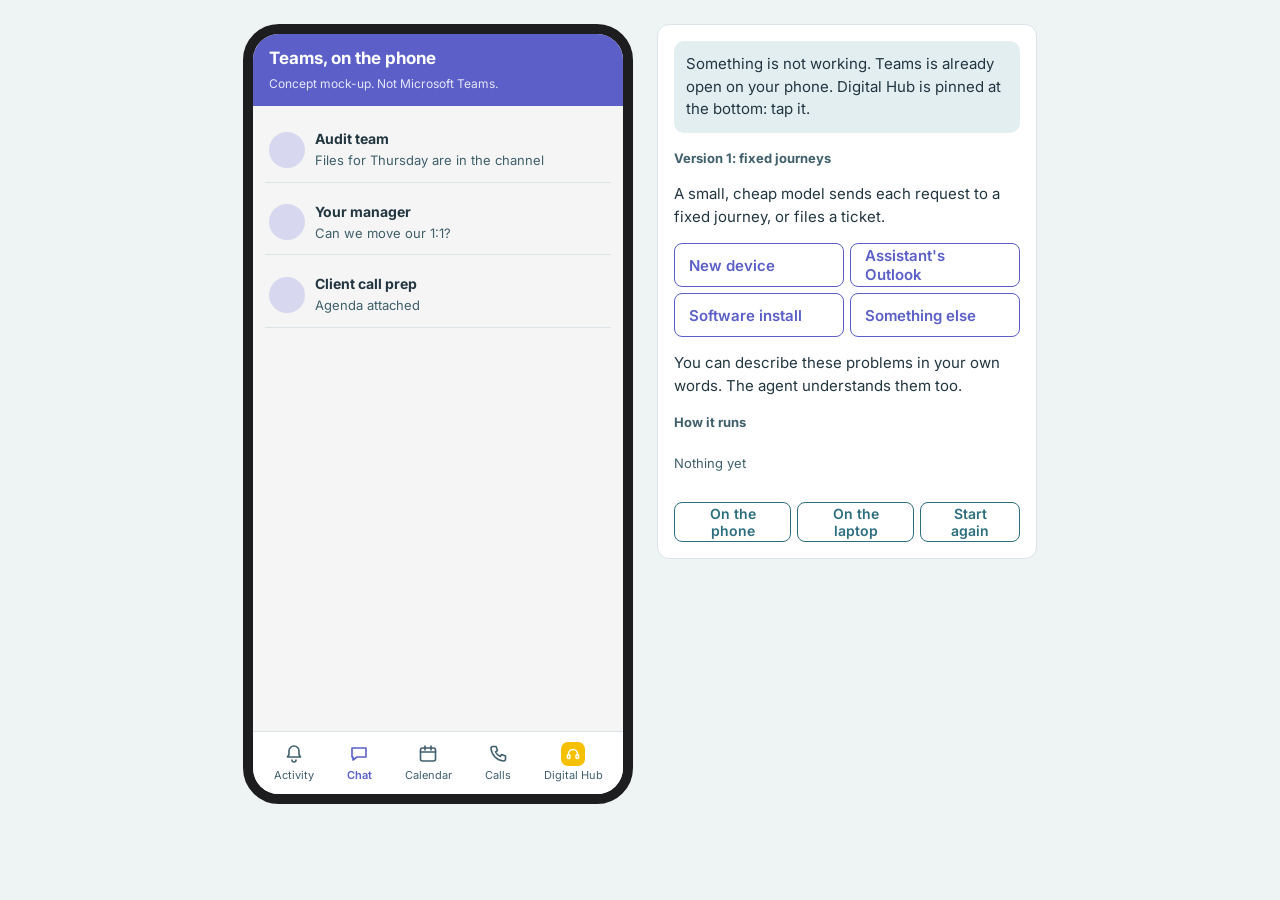
==== commit a9d9930a: "Demo: three journeys designed properly, seven switched off - Monitor: a small shop, delivery choice," ====
--- a/app/index.html
+++ b/app/index.html
@@ -42,6 +42,7 @@
 .card b{display:block}
 .card p{margin:2px 0;color:var(--second);font-size:14px}
 .btns{display:flex;flex-wrap:wrap;gap:6px;margin-top:8px}
+.btns.stack{flex-direction:column;align-items:stretch}.btns.stack button{text-align:left;padding:8px 10px}.btns.stack button span{display:block;font-weight:400;font-size:13px;color:var(--second)}
 button{font:600 14px Inter,sans-serif;min-height:40px;padding:0 14px;border-radius:8px;border:1.5px solid var(--teal);background:#fff;color:var(--teal);cursor:pointer}
 button.main{background:var(--teal);color:#fff}
 button:disabled{opacity:.45;cursor:default}
@@ -124,10 +125,10 @@
   </section>
   <aside class="guide">
     <p class="now" id="now"></p>
-    <h2>Version 1: ten fixed journeys</h2>
-    <p>A small, cheap model sends each request to one of ten journeys, or files a ticket.</p>
+    <h2>Version 1: fixed journeys</h2>
+    <p>A small, cheap model sends each request to a fixed journey, or files a ticket.</p>
     <div class="examples" id="examples"></div>
-    <p>You can describe the same ten problems in your own words. The agent understands them too.</p>
+    <p>You can describe these problems in your own words. The agent understands them too.</p>
     <h2>How it runs</h2>
     <div class="flow" id="agents"><p class="empty">Nothing yet</p></div>
     <p class="total" id="total"></p>
@@ -162,17 +163,22 @@
 function card(module, title, lines, buttons = [], opt = {}) {
   return new Promise(resolve => {
     const c = el('div', 'card' + (opt.live ? ' live' : ''));
-    c.append(el('b', '', title), ...lines.map(l => el('p', '', l)));
-    const b = el('div', 'btns');
+    const h = el('b', '', title);
+    if (opt.face) h.prepend(face());
+    c.append(h, ...lines.map(l => el('p', '', l)));
+    const b = el('div', opt.stack ? 'btns stack' : 'btns');
     buttons.forEach((label, i) => {
-      const x = el('button', i ? '' : 'main', label);
-      x.onclick = () => { b.querySelectorAll('button').forEach(y => y.disabled = true); if (opt.echo !== false) me(label); resolve(label); };
+      const x = el('button', i || opt.stack ? '' : 'main', label);
+      const [name, about] = label.split('\n'); // a stacked option: name on the first line, one line about it below
+      if (about) { x.textContent = name; x.append(el('span', '', about)); }
+      x.onclick = () => { b.querySelectorAll('button').forEach(y => y.disabled = true); if (opt.echo !== false) me(name); resolve(name); };
       b.append(x);
     });
     if (buttons.length) c.append(b);
     if (module) c.append(el('span', 'mod', module));
-    add(c);
-    if (!buttons.length) resolve(null);
+    // A short pause before every card, so messages arrive one at a time
+    const t = add(el('div', 'typing', 'Digital Hub is typing…'));
+    wait(900).then(() => { t.remove(); add(c); if (!buttons.length) resolve(null); });
   });
 }
 // The employee writes: suggestion chips plus free text. Resolves with what was sent.
@@ -235,7 +241,7 @@
   add(what, team, kind = 'INC', status = 'Open') {
     const t = { num: kind + Math.floor(1000000 + Math.random() * 9000000), what, team, status, at: new Date().toISOString() };
     try { localStorage.setItem('dh-tickets', JSON.stringify([...tickets.all(), t])); } catch { /* storage off: the ticket still shows in this conversation */ }
-    request(t.num, `${what}. ${team}, ${status.toLowerCase()}`);
+    request(t.num, `${what.replace(/\.$/, '')}. ${team}, ${status.toLowerCase()}`);
     return t.num;
   },
   set(num, status) {
@@ -417,9 +423,7 @@
     await wait(800);
     note(`${who} joined the chat`);
     withPerson = who.startsWith('Tracy');
-    const c = card('Hand over to a person', `${who} joined`, lines, button ? [button] : [], { live: true });
-    if (who.startsWith('Tracy')) chat.querySelector('.card:last-of-type b').prepend(face());
-    return c;
+    return card('Hand over to a person', `${who} joined`, lines, button ? [button] : [], { live: true, face: who.startsWith('Tracy') });
   },
   async status(title, lines) {
     request(title, lines[0]);
@@ -534,19 +538,41 @@
   { title: 'Outlook access for an assistant', where: 'Digital Hub in Teams, on the laptop', async run() {
     await ask(['My new assistant needs access to my calendar and inbox']);
     context(); front('Delegation: routes to the access agent');
-    step('Access agent', 'Finds his new assistant in Workday');
-    if (!await m.confirmRisky('Give your new assistant access?', ['Calendar: can edit', 'Inbox: can read and send for you'], 'Give access')) return;
-    await m.grantAccess('Access agent', 'Office 365', 'your calendar and inbox for your assistant', 'Done');
+    step('Access agent', 'Finds a new assistant on his team in Workday');
+    let who = 'Anna Lee';
+    if (await card('Grant access', 'Is it Anna Lee?', ['Executive assistant, joined your team on Monday'], ['Yes', 'Someone else']) === 'Someone else') {
+      await say('Who is it? Write their name.');
+      who = (await ask([])).trim();
+      step('Access agent', `Finds ${who} in Workday`);
+    }
+    const LEVELS = { 'See your calendar': 'see your calendar', 'Manage your calendar': 'manage your calendar', 'Calendar and email': 'manage your calendar and email' };
+    const level = await card('Grant access', `What can ${who} do?`, ['Private meetings and emails stay hidden. You can change this any time.'],
+      ['See your calendar\nSees when you are busy', 'Manage your calendar\nAccepts, sends and moves meetings for you', 'Calendar and email\nAlso reads your email and sends it for you'], { stack: true });
+    step('Access agent', `Gives ${who} this level in Office 365: ${level}`);
+    const num = tickets.add(`${who}: ${level.toLowerCase()}`, 'Access', 'REQ', 'Active');
+    step('ServiceNow ticket', `Request ${num}: access for ${who}`);
+    step('Access agent', `Tells ${who} in Teams`);
+    await say(`Done. ${who} can now ${LEVELS[level]}. I told them in Teams. To change or remove it, open ${num} in My requests.`);
     await m.feedback();
   } },
   { title: 'Ordering a peripheral', where: 'Digital Hub in Teams, on the laptop', async run() {
     await ask(['I need a second monitor']);
     context(); front('Hardware request: routes to the devices agent');
-    step('Devices agent', 'Checks what works with his laptop and what is in stock in SAP Ariba');
-    if (await m.orderDevice('27-inch monitor', ['Works with your laptop', 'In stock: locker at your office, tomorrow'])) {
-      step('Devices agent', 'Standard bundle: approved automatically, no manager needed');
-      await m.status('Your monitor', ['Ready tomorrow in locker 12', 'The code comes to your phone']);
-    }
+    step('Devices agent', 'Finds monitors that work with his laptop and are in stock in SAP Ariba');
+    const pick = await card('Order a device', 'Monitors for your role', ['Free for your role. All of them work with your laptop.'],
+      ['24-inch monitor\nFits a small desk', '27-inch monitor\nMore room for spreadsheets', '27-inch USB-C monitor\nOne cable for the picture and charging'], { stack: true });
+    const where = await card('Order a device', 'Where should it go?', [], ['Office locker, tomorrow', 'Home, in 3 days']);
+    step('Devices agent', 'Standard item: approved automatically, no manager needed');
+    step('SAP Ariba', `Order placed: ${pick}`, 'system');
+    const num = tickets.add(pick, 'Devices', 'REQ', 'Ordered');
+    step('ServiceNow ticket', `Request ${num}: ${pick}, ordered`);
+    await say(`Ordered. Your request is ${num}. I will tell you when it arrives.`);
+    now('The employee goes back to work. The agent comes back when the monitor arrives.');
+    const office = where.startsWith('Office');
+    await later(office ? 'Next morning' : 'Three days later');
+    step('Devices agent', office ? 'Comes back by itself: the monitor is in the locker' : 'Comes back by itself: the monitor was delivered');
+    tickets.set(num, office ? 'Ready' : 'Delivered');
+    await card('Status and updates', office ? 'Your monitor is here' : 'Your monitor was delivered', office ? ['Locker 12, next to reception', 'Code: 4821'] : ['Left at your door today']);
     await m.feedback();
   } },
   { title: 'Email scam', where: 'Outlook on the laptop', async run() {
@@ -583,8 +609,7 @@
     await wait(1500);
     step('Nexthink', 'The install failed: the disk is almost full', 'system');
     await say('The install stopped: your disk is almost full.');
-    if (!await m.confirmRisky('Free up space first?', ['Removes temporary files only', 'Your files stay'], 'Free up space')) return;
-    await m.runFix('Fix agent', 1, 'clearing temporary files and installing again');
+    await m.runFix('Fix agent', 1, 'clearing temporary files (your own files stay) and installing again');
     step('Intune', 'Fails again', 'system');
     await say('It failed again. I am trying another fix.');
     const reply = await ask(['My call is in 20 minutes, can someone help?', 'OK, keep trying']);
@@ -593,6 +618,7 @@
     } else {
       await m.runFix('Fix agent', 2, 'repairing the installer and installing again');
       step('Intune', 'Still fails', 'system');
+      await say('That did not work either.');
       front('Two fixes failed: a person takes over');
     }
     await say('I am bringing in a person from IT. You will not need to explain anything.');
@@ -621,12 +647,14 @@
   ['Channel access', 'I need access to the Atlas client channel', 'Teams channel access'],
   ['Lost laptop', 'My laptop was stolen at the airport', 'Lost laptop'],
   ['Client files', 'Canvas will not open the Atlas client files', 'Client files in Canvas'],
+  ['New device', 'I need a second monitor', 'Ordering a peripheral'],
   ["Assistant's Outlook", 'My new assistant needs access to my calendar and inbox', 'Outlook access for an assistant'],
-  ['New device', 'I need a second monitor', 'Ordering a peripheral'],
   ['Scam email', 'I clicked a link in a strange email and typed my password', 'Email scam'],
   ['Software install', 'I need Visio for a client call today', 'Failed software install'],
   ['Something else', 'The printer on floor 3 keeps jamming', null],
 ];
+// Switched on in this demo. The other journeys stay in the code: add a title here to switch one back on
+const ON = ['Ordering a peripheral', 'Outlook access for an assistant', 'Failed software install'];
 let place = 'phone';
 function home() {
   device(`Teams, on the ${place}`);
@@ -653,7 +681,7 @@
 }
 $('tabhub').onclick = openHub;
 $('railhub').onclick = openHub;
-$('examples').append(...EXAMPLES.map(([label, text, j]) => {
+$('examples').append(...EXAMPLES.filter(([, , j]) => !j || ON.includes(j)).map(([label, text, j]) => {
   const b = el('button', '', label);
   b.onclick = async () => {
     if (busy) return;
@@ -688,7 +716,8 @@
     step('Intake agent', 'Offline preview: routed without the model');
     r = { journey: offline || 'none', ticket: offline ? null : { category: 'Printing', urgency: 'normal', group: 'Workplace', summary: 'The printer on floor 3 keeps jamming.', label: 'printer jams' } };
   } else { await say('Free text works in the hosted demo. Here, use the buttons on the right.'); busy = false; return; }
-  const s = scenarios.find(x => x.title === r.journey);
+  const s = scenarios.find(x => x.title === r.journey && ON.includes(x.title));
+  if (!s && !r.ticket) r.ticket = { category: r.journey, urgency: 'normal', group: 'Service desk', summary: text, label: r.journey.toLowerCase() };
   step('Fixed journey?', s ? `Yes: ${s.title}` : 'No journey yet');
   document.querySelectorAll('.branches span')[s ? 0 : 1].classList.add('taken');
   if (s) {
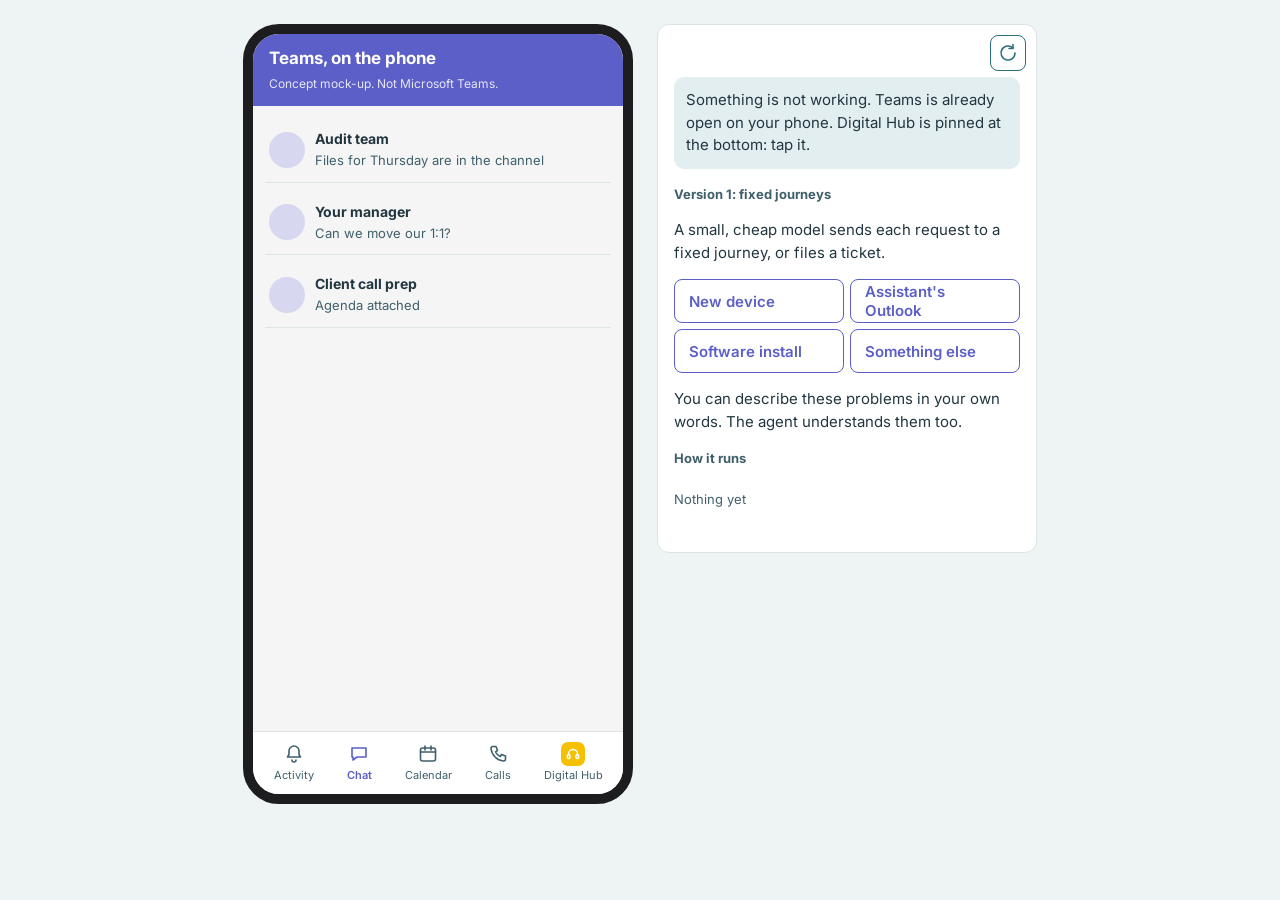
==== commit 8765f92c: "Phone only; Start again is an icon at the top; no device buttons Co-Authored-By: Claude Opus 5.5 <no" ====
--- a/app/index.html
+++ b/app/index.html
@@ -94,6 +94,7 @@
 .details{margin-top:8px;font-size:13px}.details p{margin:4px 0}.details ol{margin:6px 0 0;padding-left:18px;color:var(--second)}
 .total{margin-top:8px;font-size:14px;font-weight:600}
 .switch{display:flex;gap:6px;margin-top:16px}
+.top-row{display:flex;justify-content:flex-end;margin:-6px -6px 6px 0}button.icon{min-height:36px;width:36px;padding:0;display:grid;place-items:center}button.icon .ic svg{stroke:var(--teal)}
 .examples{display:grid;grid-template-columns:1fr 1fr;gap:6px;margin:8px 0}.examples button{text-align:left;min-height:44px;font-size:15px;border-color:var(--frame);color:var(--frame)}
 </style>
 </head>
@@ -124,6 +125,7 @@
     <nav class="tabs"><button class="tab"><span class="ic"><svg viewBox="0 0 24 24" aria-hidden="true"><path d="M12 4a5 5 0 0 0-5 5v3.5L5.5 15h13L17 12.5V9a5 5 0 0 0-5-5z"/><path d="M10 18a2 2 0 0 0 4 0"/></svg></span>Activity</button><button class="tab on" id="tabchat"><span class="ic"><svg viewBox="0 0 24 24" aria-hidden="true"><path d="M5 6h14v9H10l-4 3v-3H5z"/></svg></span>Chat</button><button class="tab"><span class="ic"><svg viewBox="0 0 24 24" aria-hidden="true"><rect x="4.5" y="6" width="15" height="13" rx="2"/><path d="M4.5 10h15M9 4v4M15 4v4"/></svg></span>Calendar</button><button class="tab"><span class="ic"><svg viewBox="0 0 24 24" aria-hidden="true"><path d="M7 4.5h3l1.5 4-2 1.3a9 9 0 0 0 4.7 4.7l1.3-2 4 1.5v3a2 2 0 0 1-2 2A14 14 0 0 1 5 6.5a2 2 0 0 1 2-2z"/></svg></span>Calls</button><button class="tab hub" id="tabhub"><span class="ic"><svg viewBox="0 0 24 24" aria-hidden="true"><path d="M6 13v-1a6 6 0 0 1 12 0v1"/><rect x="4.5" y="13" width="3.5" height="5" rx="1.2"/><rect x="16" y="13" width="3.5" height="5" rx="1.2"/></svg></span>Digital Hub</button></nav>
   </section>
   <aside class="guide">
+    <div class="top-row"><button id="restart" class="icon" aria-label="Start again" title="Start again"><span class="ic"><svg viewBox="0 0 24 24" aria-hidden="true"><path d="M19 12a7 7 0 1 1-2.05-4.95"/><path d="M17 3.5v4h-4"/></svg></span></button></div>
     <p class="now" id="now"></p>
     <h2>Version 1: fixed journeys</h2>
     <p>A small, cheap model sends each request to a fixed journey, or files a ticket.</p>
@@ -132,7 +134,6 @@
     <h2>How it runs</h2>
     <div class="flow" id="agents"><p class="empty">Nothing yet</p></div>
     <p class="total" id="total"></p>
-    <div class="switch"><button id="tophone">On the phone</button><button id="tolaptop">On the laptop</button><button id="restart">Start again</button></div>
   </aside>
 </div>
 <script>
@@ -195,11 +196,9 @@
   if (withPerson) personHistory.push({ role: 'user', content: text });
   const r = onSend; onSend = null; r(text);
 }
-// The frame shows the device the conversation is on: phone, or laptop when the screen is wide enough
+// The demo runs on the phone only
 function device(text) {
   $('device').textContent = text;
-  const desk = text.includes('laptop') && window.innerWidth >= 1100;
-  $('frame').className = 'device ' + (desk ? 'desktop' : 'phone');
 }
 const onDevice = () => $('device').textContent.includes('laptop') ? 'laptop' : 'phone';
 // Desktop widgets: open requests and what waits for someone else
@@ -655,7 +654,7 @@
 ];
 // Switched on in this demo. The other journeys stay in the code: add a title here to switch one back on
 const ON = ['Ordering a peripheral', 'Outlook access for an assistant', 'Failed software install'];
-let place = 'phone';
+const place = 'phone';
 function home() {
   device(`Teams, on the ${place}`);
   tickets.all().forEach(t => request(t.num, `${t.what}. ${t.team}, ${t.status.toLowerCase()}`));
@@ -664,9 +663,7 @@
     const r = el('div', 'home-row'), x = el('div');
     x.append(el('b', '', n), el('span', '', t)); r.append(el('i'), x); chat.append(r);
   });
-  now(place === 'phone'
-    ? 'Something is not working. Teams is already open on your phone. Digital Hub is pinned at the bottom: tap it.'
-    : 'Something is not working. Teams is already open on your laptop. Digital Hub is pinned on the left, in yellow: click it.');
+  now('Something is not working. Teams is already open on your phone. Digital Hub is pinned at the bottom: tap it.');
 }
 async function openHub() {
   if ($('compose').classList.contains('hidden') === false) return;
@@ -743,8 +740,6 @@
   else input.value = '';
 };
 $('restart').onclick = () => location.reload();
-$('tophone').onclick = () => { place = 'phone'; $('compose').classList.contains('hidden') ? home() : device($('device').textContent.replace('laptop', 'phone')); };
-$('tolaptop').onclick = () => { place = 'laptop'; $('compose').classList.contains('hidden') ? home() : device($('device').textContent.replace('phone', 'laptop')); };
 home();
 }
 </script>
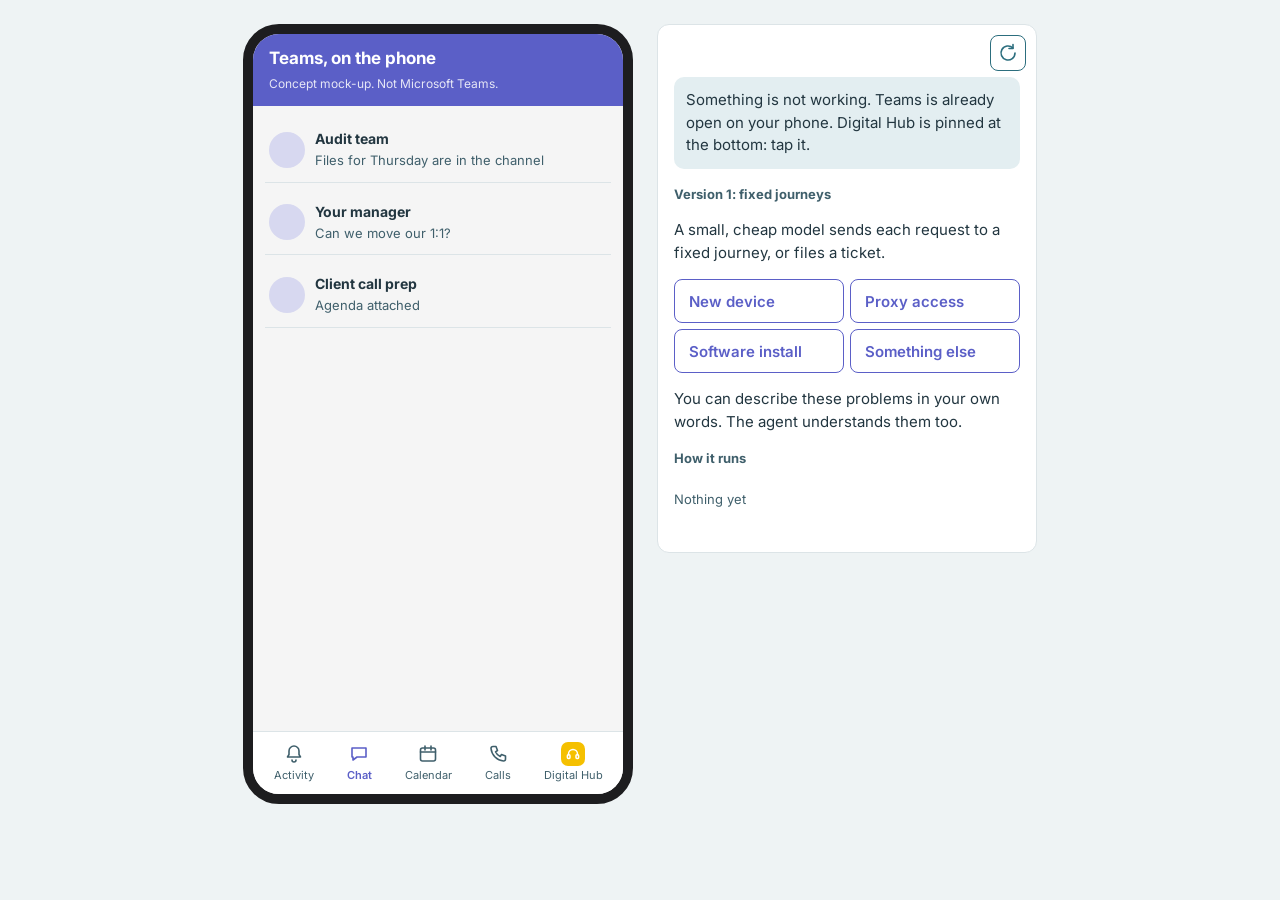
==== commit af8e3c96: "Six and four: security runs as fixed flows, no Security agent; proxy access Co-Authored-By: Claude O" ====
--- a/app/index.html
+++ b/app/index.html
@@ -94,6 +94,7 @@
 .details{margin-top:8px;font-size:13px}.details p{margin:4px 0}.details ol{margin:6px 0 0;padding-left:18px;color:var(--second)}
 .total{margin-top:8px;font-size:14px;font-weight:600}
 .switch{display:flex;gap:6px;margin-top:16px}
+.clock{display:flex;align-items:center;gap:8px;margin:10px 0;font-weight:600;color:var(--teal)}.clock svg{width:28px;height:28px;fill:none;stroke:var(--teal);stroke-width:1.6;stroke-linecap:round}.clock .hand{transform-origin:12px 12px;animation:spin 1s linear infinite}@keyframes spin{to{transform:rotate(360deg)}}
 .top-row{display:flex;justify-content:flex-end;margin:-6px -6px 6px 0}button.icon{min-height:36px;width:36px;padding:0;display:grid;place-items:center}button.icon .ic svg{stroke:var(--teal)}
 .examples{display:grid;grid-template-columns:1fr 1fr;gap:6px;margin:8px 0}.examples button{text-align:left;min-height:44px;font-size:15px;border-color:var(--frame);color:var(--frame)}
 </style>
@@ -250,10 +251,13 @@
     if (it) it.textContent = it.textContent.replace(/, [^,]*$/, `, ${status.toLowerCase()}`);
   },
 };
+// Time passes in the demo: a clock runs for a few seconds, then the agent comes back by itself
 function later(label) {
-  const box = el('div', 'switch'), b = el('button', '', label);
-  box.append(b); $('now').after(box);
-  return new Promise(r => { b.onclick = () => { box.remove(); r(); }; });
+  const box = el('div', 'clock');
+  box.innerHTML = '<svg viewBox="0 0 24 24" aria-hidden="true"><circle cx="12" cy="12" r="9"/><path class="hand" d="M12 12V6"/></svg>';
+  box.append(el('span', '', label + '…'));
+  $('now').after(box);
+  return wait(3000).then(() => box.remove());
 }
 function unwait(key) {
   const box = document.getElementById('waits');
@@ -357,17 +361,28 @@
     const num = tickets.add(`${app} install`, 'Software', 'REQ', a === 'Later' ? 'Install later' : 'Installing');
     step('ServiceNow ticket', `Request ${num}: ${app}, ${a === 'Later' ? 'install later' : 'installing'}`);
     if (a === 'Later') {
-      step('Fix agent', 'The journey sets one reminder, before the client call');
-      await say(`OK. Your request is ${num}. I will check with you before your call.`);
-      now('The employee goes back to work. Nobody needs to look at the ticket: the agent comes back by itself.');
-      await later('Two hours later');
-      step('Fix agent', 'Comes back once, as the journey says. Sees the client call at 3 pm in the calendar');
-      if (await card('Install software', `Ready to install ${app}?`, ['Your client call is at 3 pm', 'About 5 minutes'], ['Install now', 'Not now']) === 'Not now') {
-        step('Fix agent', 'No more reminders. The request stays open');
+      // One short reminder: 15 minutes is soon enough for a call today
+      if (await card('Install software', 'Shall I remind you in 15 minutes?', [], ['Yes', 'No']) === 'No') {
+        step('Fix agent', 'No reminder. The request stays open');
         await say(`OK. Request ${num} stays open: install it any time from My requests.`);
         return false;
       }
+      step('Fix agent', 'The journey sets one reminder: in 15 minutes');
+      await say(`OK. Your request is ${num}. I will remind you in 15 minutes.`);
+      now('The employee goes back to work. Nobody needs to look at the ticket: the agent comes back by itself.');
+      await later('15 minutes later');
+      // The agent does not ask again: it starts the install, and the employee can still cancel
+      step('Fix agent', 'Comes back once and starts the install. The employee can cancel');
+      const r = await Promise.race([card('Install software', `Installing ${app} now`, ['About 5 minutes'], ['Cancel']), wait(6000)]);
+      if (r === 'Cancel') {
+        step('Fix agent', 'Cancelled: no more reminders. The request stays open for the service desk');
+        await say(`OK, I won't bother you again. Your request ${num} stays open in My requests.`);
+        return false;
+      }
+      [...chat.querySelectorAll('.card')].pop().querySelectorAll('button').forEach(b => b.disabled = true);
       tickets.set(num, 'Installing');
+      step('Intune', `Starts the ${app} install`, 'system');
+      return num;
     }
     step('Intune', `Starts the ${app} install`, 'system');
     await say(`Installing ${app}. I will tell you when it is ready.`);
@@ -497,11 +512,11 @@
     await m.feedback();
   } },
   { title: 'Teams channel access', where: 'Digital Hub in Teams, on the laptop', async run() {
-    await ask(['I need access to the Atlas client channel']);
+    await ask(['I need access to the Halden client channel']);
     context(); front('Access request: routes to the access agent');
-    step('Access agent', 'Checks in Workday that he is on the Atlas engagement');
-    await m.getApproval('Access agent', 'the channel owner', 'Add him to the Atlas channel');
-    await m.grantAccess('Access agent', 'Entra ID and Office 365', 'the Atlas channel', 'Open the channel');
+    step('Access agent', 'Checks in Workday that he is on the Halden engagement');
+    await m.getApproval('Access agent', 'the channel owner', 'Add him to the Halden channel');
+    await m.grantAccess('Access agent', 'Entra ID and Office 365', 'the Halden channel', 'Open the channel');
     await m.feedback();
   } },
   { title: 'Lost laptop', where: 'Digital Hub in Teams, on the phone', async run() {
@@ -524,17 +539,17 @@
     await m.status('Your laptop case', ['Locked and wiped', 'Replacement: tomorrow 10:00, locker 12']);
     await m.feedback();
   } },
-  { title: 'Client files in Canvas', where: 'Digital Hub in Teams, on the laptop', async run() {
-    await ask(['Canvas will not open the Atlas client files']);
+  { title: 'Client files in SharePoint', where: 'Digital Hub in Teams, on the laptop', async run() {
+    await ask(['I cannot open the Halden client folder in SharePoint']);
     context(); front('App access problem: routes to the access agent');
-    step('Nexthink', 'Canvas itself is working', 'system');
+    step('Nexthink', 'SharePoint itself is working', 'system');
     step('Access agent', 'He is on the engagement in Workday, but has no access to its files in Entra ID');
-    await say('You are on the Atlas engagement, but nobody gave you access to its files yet.');
-    await m.getApproval('Access agent', 'the engagement manager', 'Give him access to the Atlas files');
-    await m.grantAccess('Access agent', 'Entra ID', 'the Atlas files', 'Open Canvas');
-    await m.feedback();
-  } },
-  { title: 'Outlook access for an assistant', where: 'Digital Hub in Teams, on the laptop', async run() {
+    await say('You are on the Halden engagement, but nobody gave you access to its files yet.');
+    await m.getApproval('Access agent', 'the engagement manager', 'Give him access to the Halden files');
+    await m.grantAccess('Access agent', 'Entra ID', 'the Halden files', 'Open SharePoint');
+    await m.feedback();
+  } },
+  { title: 'Outlook access for an assistant', label: 'Proxy access', where: 'Digital Hub in Teams, on the laptop', async run() {
     await ask(['My new assistant needs access to my calendar and inbox']);
     context(); front('Delegation: routes to the access agent');
     step('Access agent', 'Finds a new assistant on his team in Workday');
@@ -643,11 +658,11 @@
   ['Meeting room', 'The screen in room 4B is not working, my meeting starts in 10 minutes', 'Meeting room'],
   ['VPN', 'VPN does not connect from the hotel', 'VPN offsite'],
   ['Password', 'I am locked out of my laptop', 'Password reset'],
-  ['Channel access', 'I need access to the Atlas client channel', 'Teams channel access'],
+  ['Channel access', 'I need access to the Halden client channel', 'Teams channel access'],
   ['Lost laptop', 'My laptop was stolen at the airport', 'Lost laptop'],
-  ['Client files', 'Canvas will not open the Atlas client files', 'Client files in Canvas'],
+  ['Client files', 'I cannot open the Halden client folder in SharePoint', 'Client files in SharePoint'],
   ['New device', 'I need a second monitor', 'Ordering a peripheral'],
-  ["Assistant's Outlook", 'My new assistant needs access to my calendar and inbox', 'Outlook access for an assistant'],
+  ['Proxy access', 'My new assistant needs access to my calendar and inbox', 'Outlook access for an assistant'],
   ['Scam email', 'I clicked a link in a strange email and typed my password', 'Email scam'],
   ['Software install', 'I need Visio for a client call today', 'Failed software install'],
   ['Something else', 'The printer on floor 3 keeps jamming', null],
@@ -715,7 +730,7 @@
   } else { await say('Free text works in the hosted demo. Here, use the buttons on the right.'); busy = false; return; }
   const s = scenarios.find(x => x.title === r.journey && ON.includes(x.title));
   if (!s && !r.ticket) r.ticket = { category: r.journey, urgency: 'normal', group: 'Service desk', summary: text, label: r.journey.toLowerCase() };
-  step('Fixed journey?', s ? `Yes: ${s.title}` : 'No journey yet');
+  step('Fixed journey?', s ? `Yes: ${s.label || s.title}` : 'No journey yet');
   document.querySelectorAll('.branches span')[s ? 0 : 1].classList.add('taken');
   if (s) {
     fromChat = true;
